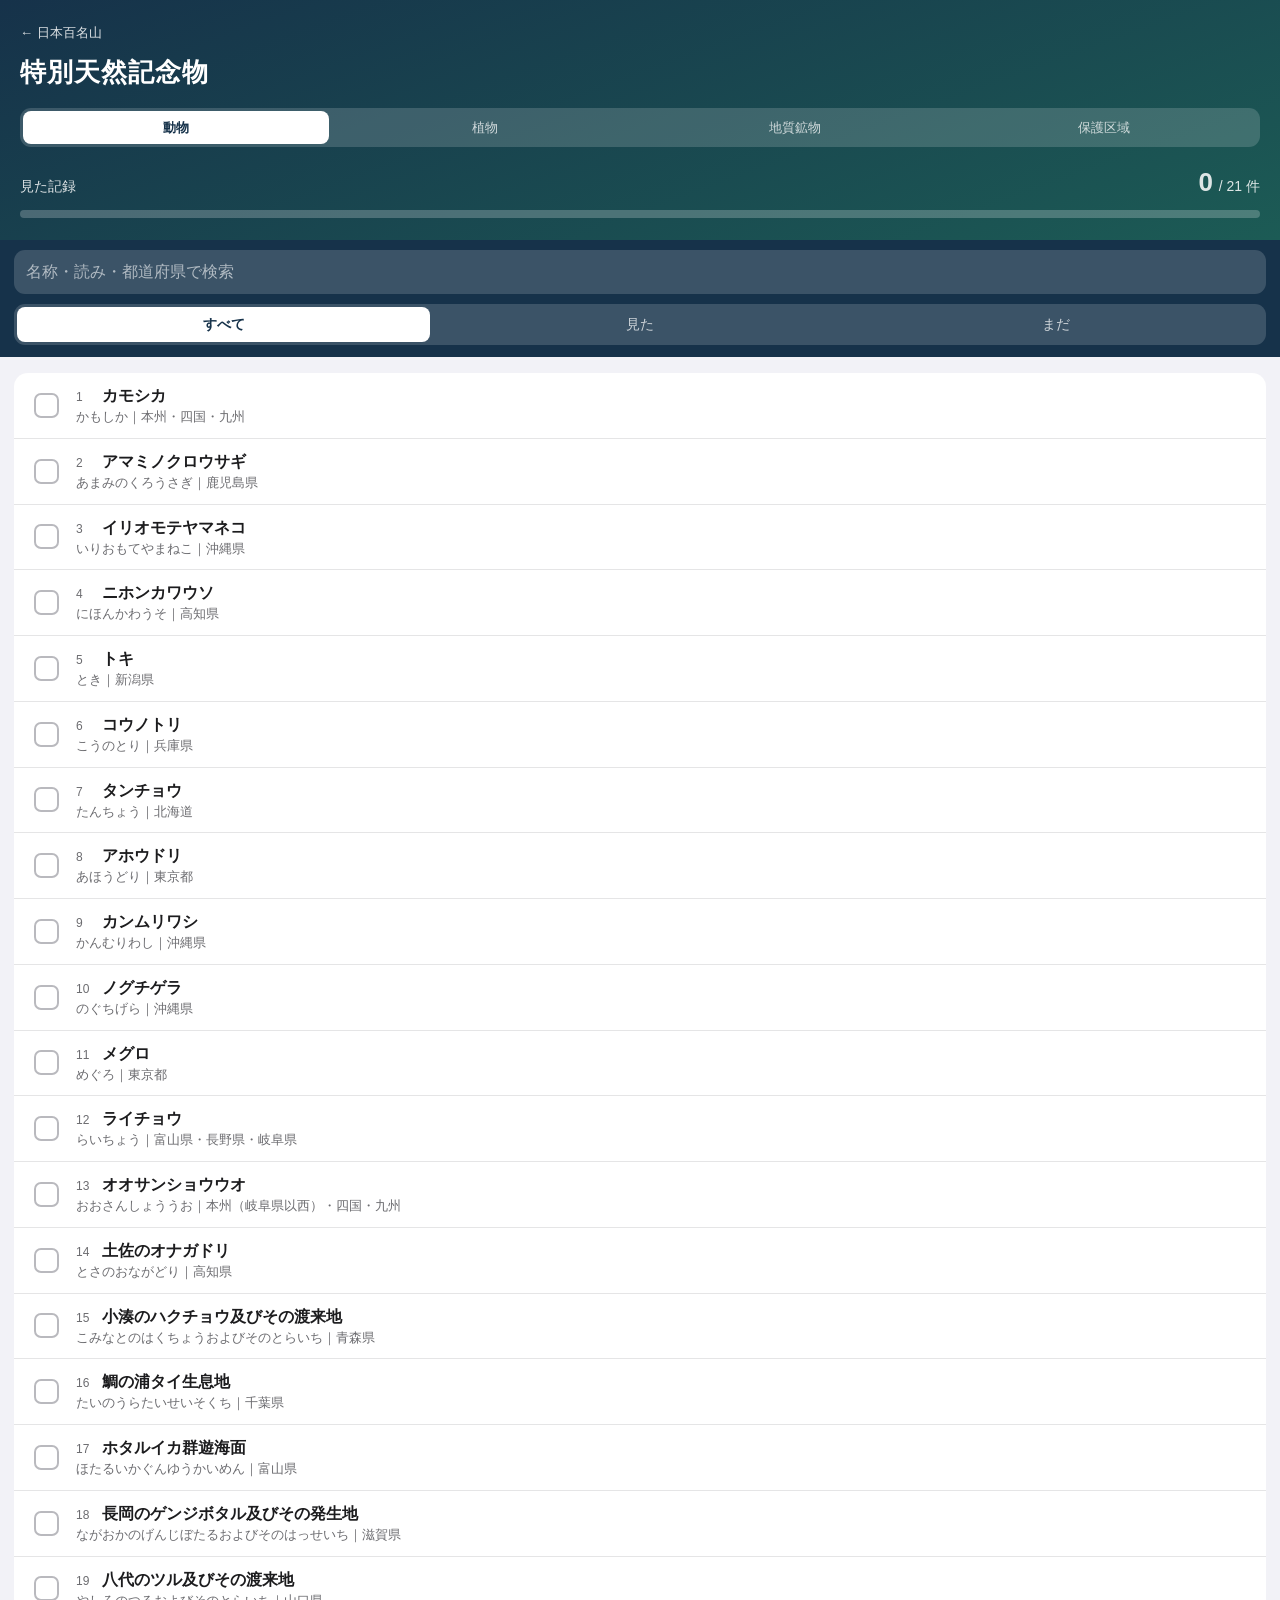
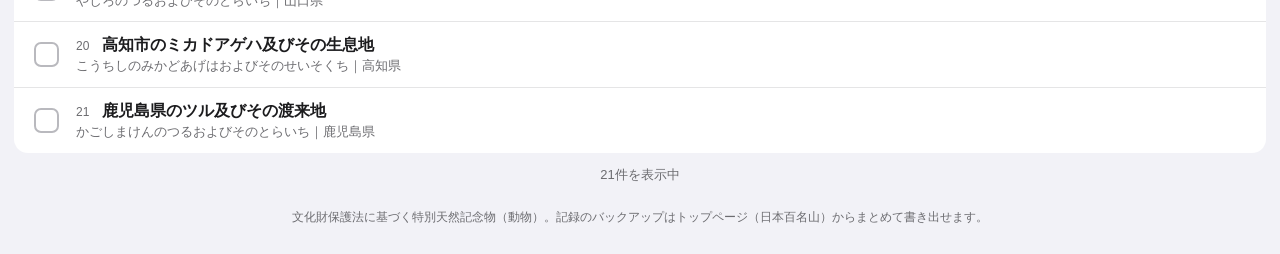
==== docs/monuments-animals.html @ 8c3b33fd "特別天然記念物のページを追加（区分ごとに4ページ・「見た」チェック記録付き） - 動物・植物・地質鉱物・天然保護区域の区分ごとにページを分割   （monuments-animals/plants/g" ====
<!doctype html>
<html lang="ja">
<head>
<meta charset="utf-8">
<meta name="viewport" content="width=device-width, initial-scale=1, viewport-fit=cover">
<title>特別天然記念物（動物）</title>
<meta name="description" content="特別天然記念物（動物）の一覧と「見た」記録">
<meta name="theme-color" content="#16324a">

<link rel="manifest" href="./manifest.webmanifest">
<link rel="icon" href="./icons/icon-192.png">
<link rel="apple-touch-icon" href="./icons/icon-180.png">
<meta name="apple-mobile-web-app-capable" content="yes">
<meta name="mobile-web-app-capable" content="yes">
<meta name="apple-mobile-web-app-status-bar-style" content="default">
<meta name="apple-mobile-web-app-title" content="百名山">

<link rel="stylesheet" href="./styles.css">
</head>
<body data-category="動物">

<header class="hero">
  <a class="back" href="./index.html">← 日本百名山</a>
  <h1>特別天然記念物</h1>
  <nav class="cats" aria-label="区分">
    <a href="./monuments-animals.html" class="on" aria-current="page">動物</a>
    <a href="./monuments-plants.html">植物</a>
    <a href="./monuments-geology.html">地質鉱物</a>
    <a href="./monuments-areas.html">保護区域</a>
  </nav>
  <div class="progress">
    <div class="progress-line">
      <span class="progress-label">見た記録</span>
      <span class="progress-count"><strong id="seenCount">0</strong> / <span id="totalCount">0</span> 件</span>
    </div>
    <div class="bar"><div class="bar-fill" id="barFill"></div></div>
  </div>
</header>

<div class="toolbar">
  <input type="search" id="search" placeholder="名称・読み・都道府県で検索" autocomplete="off" autocorrect="off" spellcheck="false" aria-label="検索">
  <div class="segmented" role="tablist" aria-label="表示の絞り込み">
    <button role="tab" data-filter="all" class="on" aria-selected="true">すべて</button>
    <button role="tab" data-filter="seen" aria-selected="false">見た</button>
    <button role="tab" data-filter="unseen" aria-selected="false">まだ</button>
  </div>
</div>

<main>
  <ul id="list" class="list"></ul>
  <p id="empty" class="empty" hidden>該当する項目がありません</p>
  <p id="count" class="count"></p>

  <footer class="foot">文化財保護法に基づく特別天然記念物（動物）。記録のバックアップはトップページ（日本百名山）からまとめて書き出せます。</footer>
</main>

<dialog id="detail" class="sheet">
  <div class="sheet-head">
    <h2 id="dName"></h2>
    <button id="dClose" class="close" aria-label="閉じる">✕</button>
  </div>
  <button id="dToggle" class="visit-toggle">
    <span class="box" aria-hidden="true"></span>
    <span class="visit-text">見たことを記録する</span>
  </button>
  <dl id="dInfo" class="info"></dl>
  <p id="dNote" class="note" hidden></p>
</dialog>

<script src="./monuments.js"></script>
</body>
</html>
---- docs/styles.css ----
:root {
  --navy: #16324a;
  --teal: #1c5b55;
  --green: #2e9e6b;
  --bg: #f2f2f7;
  --card: #ffffff;
  --text: #1c1c1e;
  --sub: #6c6c70;
  --line: rgba(60, 60, 67, 0.13);
  --safe-l: env(safe-area-inset-left);
  --safe-r: env(safe-area-inset-right);
}

@media (prefers-color-scheme: dark) {
  :root {
    --bg: #000000;
    --card: #1c1c1e;
    --text: #f2f2f7;
    --sub: #98989f;
    --line: rgba(84, 84, 88, 0.5);
  }
}

* { box-sizing: border-box; }

html { background: var(--navy); }

body {
  margin: 0;
  background: var(--bg);
  color: var(--text);
  font-family: -apple-system, BlinkMacSystemFont, "Hiragino Sans",
               "Hiragino Kaku Gothic ProN", "Yu Gothic", Meiryo, sans-serif;
  font-size: 16px;
  line-height: 1.5;
  -webkit-tap-highlight-color: transparent;
  -webkit-text-size-adjust: 100%;
}

button, input { font: inherit; color: inherit; }
button { cursor: pointer; }

/* ---------- ヘッダー ---------- */

.hero {
  background: linear-gradient(160deg, var(--navy), var(--teal));
  color: #fff;
  padding: 20px calc(20px + var(--safe-r)) 22px calc(20px + var(--safe-l));
}

.hero h1 {
  margin: 0 0 16px;
  font-size: 26px;
  font-weight: 700;
  letter-spacing: 0.04em;
}

.back {
  display: inline-block;
  margin-bottom: 10px;
  color: rgba(255, 255, 255, 0.85);
  font-size: 13px;
  text-decoration: none;
}

.back:active { opacity: 0.6; }

/* 区分タブ（特別天然記念物のページ間リンク） */
.cats {
  display: grid;
  grid-template-columns: repeat(4, 1fr);
  gap: 3px;
  padding: 3px;
  margin-bottom: 16px;
  border-radius: 11px;
  background: rgba(255, 255, 255, 0.16);
}

.cats a {
  padding: 7px 2px;
  border-radius: 8px;
  color: rgba(255, 255, 255, 0.75);
  font-size: 13px;
  text-align: center;
  text-decoration: none;
  white-space: nowrap;
}

.cats a.on {
  background: #fff;
  color: var(--navy);
  font-weight: 600;
}

.progress-line {
  display: flex;
  align-items: baseline;
  justify-content: space-between;
  margin-bottom: 8px;
}

.progress-label { font-size: 14px; opacity: 0.85; }
.progress-count { font-size: 14px; opacity: 0.85; font-variant-numeric: tabular-nums; }
.progress-count strong { font-size: 26px; font-weight: 700; opacity: 1; margin-right: 2px; }

.bar {
  height: 8px;
  border-radius: 99px;
  background: rgba(255, 255, 255, 0.22);
  overflow: hidden;
}

.bar-fill {
  height: 100%;
  width: 0;
  border-radius: 99px;
  background: #55d6a0;
  transition: width 0.35s ease;
}

/* ---------- 検索・絞り込み ---------- */

.toolbar {
  position: sticky;
  top: 0;
  z-index: 10;
  background: var(--navy);
  padding: 10px calc(14px + var(--safe-r)) 12px calc(14px + var(--safe-l));
  display: grid;
  gap: 10px;
}

#search {
  width: 100%;
  padding: 10px 12px;
  border: 0;
  border-radius: 11px;
  background: rgba(255, 255, 255, 0.16);
  color: #fff;
  -webkit-appearance: none;
  appearance: none;
}

#search::placeholder { color: rgba(255, 255, 255, 0.6); }
#search:focus { outline: 2px solid rgba(255, 255, 255, 0.5); }
#search::-webkit-search-cancel-button { filter: invert(1) opacity(0.7); }

.segmented {
  display: grid;
  grid-template-columns: repeat(3, 1fr);
  gap: 3px;
  padding: 3px;
  border-radius: 11px;
  background: rgba(255, 255, 255, 0.16);
}

.segmented button {
  padding: 7px 4px;
  border: 0;
  border-radius: 8px;
  background: transparent;
  color: rgba(255, 255, 255, 0.75);
  font-size: 14px;
  transition: background 0.15s, color 0.15s;
}

.segmented button.on {
  background: #fff;
  color: var(--navy);
  font-weight: 600;
}

/* ---------- 一覧 ---------- */

main {
  padding: 16px calc(14px + var(--safe-r)) calc(28px + env(safe-area-inset-bottom)) calc(14px + var(--safe-l));
}

.list {
  margin: 0;
  padding: 0;
  list-style: none;
  background: var(--card);
  border-radius: 14px;
  overflow: hidden;
}

.row {
  display: flex;
  align-items: center;
  gap: 10px;
  padding-left: 12px;
  border-top: 0.5px solid var(--line);
}

.row:first-child { border-top: 0; }

.check {
  flex: none;
  width: 40px;
  height: 44px;
  display: grid;
  place-items: center;
  border: 0;
  background: none;
  padding: 0;
}

.check .box {
  width: 25px;
  height: 25px;
  border-radius: 7px;
  border: 2px solid #b9b9be;
  transition: background 0.15s, border-color 0.15s;
}

.check[aria-pressed="true"] .box {
  background: var(--green) url("data:image/svg+xml,%3Csvg xmlns='http://www.w3.org/2000/svg' viewBox='0 0 24 24' fill='none' stroke='white' stroke-width='3.4' stroke-linecap='round' stroke-linejoin='round'%3E%3Cpath d='M4.5 12.5l5 5 10-10'/%3E%3C/svg%3E") center / 17px no-repeat;
  border-color: var(--green);
}

.info-btn {
  flex: 1;
  min-width: 0;
  display: flex;
  align-items: center;
  gap: 10px;
  padding: 11px 12px 11px 0;
  border: 0;
  background: none;
  text-align: left;
}

.info-btn:active { background: var(--line); }

.names { flex: 1; min-width: 0; }

.name {
  font-size: 16px;
  font-weight: 600;
  white-space: nowrap;
  overflow: hidden;
  text-overflow: ellipsis;
}

.no {
  display: inline-block;
  min-width: 2.2em;
  color: var(--sub);
  font-size: 12px;
  font-weight: 400;
  font-variant-numeric: tabular-nums;
}

.sub {
  font-size: 12.5px;
  color: var(--sub);
  white-space: nowrap;
  overflow: hidden;
  text-overflow: ellipsis;
}

.elev {
  flex: none;
  font-size: 14px;
  color: var(--sub);
  font-variant-numeric: tabular-nums;
}

.elev small { font-size: 11px; margin-left: 1px; }

.row.done .name { color: var(--green); }

.count, .empty {
  margin: 12px 4px 0;
  font-size: 13px;
  color: var(--sub);
  text-align: center;
}

/* ---------- バックアップ ---------- */

.backup {
  margin-top: 28px;
  padding: 16px;
  background: var(--card);
  border-radius: 14px;
}

.backup h2 { margin: 0 0 6px; font-size: 15px; }
.backup p { margin: 0 0 14px; font-size: 13px; color: var(--sub); }

.backup-buttons { display: flex; gap: 10px; flex-wrap: wrap; }

.btn {
  flex: 1;
  min-width: 140px;
  padding: 11px 14px;
  border: 0;
  border-radius: 11px;
  background: var(--green);
  color: #fff;
  font-size: 15px;
  font-weight: 600;
}

.btn:active { opacity: 0.75; }

.foot {
  margin: 24px 4px 0;
  font-size: 12px;
  color: var(--sub);
  text-align: center;
}

/* ---------- 詳細シート ---------- */

.sheet {
  width: min(440px, calc(100vw - 32px));
  padding: 20px;
  border: 0;
  border-radius: 18px;
  background: var(--card);
  color: var(--text);
}

.sheet::backdrop { background: rgba(0, 0, 0, 0.45); }

.sheet-head {
  display: flex;
  align-items: flex-start;
  gap: 12px;
  margin-bottom: 16px;
}

.sheet-head h2 { margin: 0; font-size: 22px; flex: 1; }

.close {
  flex: none;
  width: 32px;
  height: 32px;
  border: 0;
  border-radius: 50%;
  background: var(--line);
  color: var(--sub);
  font-size: 14px;
  line-height: 1;
}

.visit-toggle {
  width: 100%;
  display: flex;
  align-items: center;
  gap: 10px;
  padding: 13px 14px;
  margin-bottom: 18px;
  border: 2px solid var(--line);
  border-radius: 12px;
  background: none;
  font-size: 16px;
  font-weight: 600;
}

.visit-toggle .box {
  width: 25px;
  height: 25px;
  flex: none;
  border-radius: 7px;
  border: 2px solid #b9b9be;
}

.visit-toggle[aria-pressed="true"] {
  border-color: var(--green);
  color: var(--green);
}

.visit-toggle[aria-pressed="true"] .box {
  background: var(--green) url("data:image/svg+xml,%3Csvg xmlns='http://www.w3.org/2000/svg' viewBox='0 0 24 24' fill='none' stroke='white' stroke-width='3.4' stroke-linecap='round' stroke-linejoin='round'%3E%3Cpath d='M4.5 12.5l5 5 10-10'/%3E%3C/svg%3E") center / 17px no-repeat;
  border-color: var(--green);
}

.info { margin: 0; }

.info div {
  display: flex;
  justify-content: space-between;
  gap: 16px;
  padding: 10px 0;
  border-top: 0.5px solid var(--line);
}

.info dt { color: var(--sub); font-size: 14px; flex: none; }
.info dd { margin: 0; text-align: right; font-size: 15px; }

.sheet .note {
  margin: 12px 0 0;
  padding-top: 10px;
  border-top: 0.5px solid var(--line);
  font-size: 14px;
  color: var(--sub);
}

/* ページへのリンクボタン（.btn の <a> 版） */
.link-btn {
  display: block;
  text-align: center;
  text-decoration: none;
}
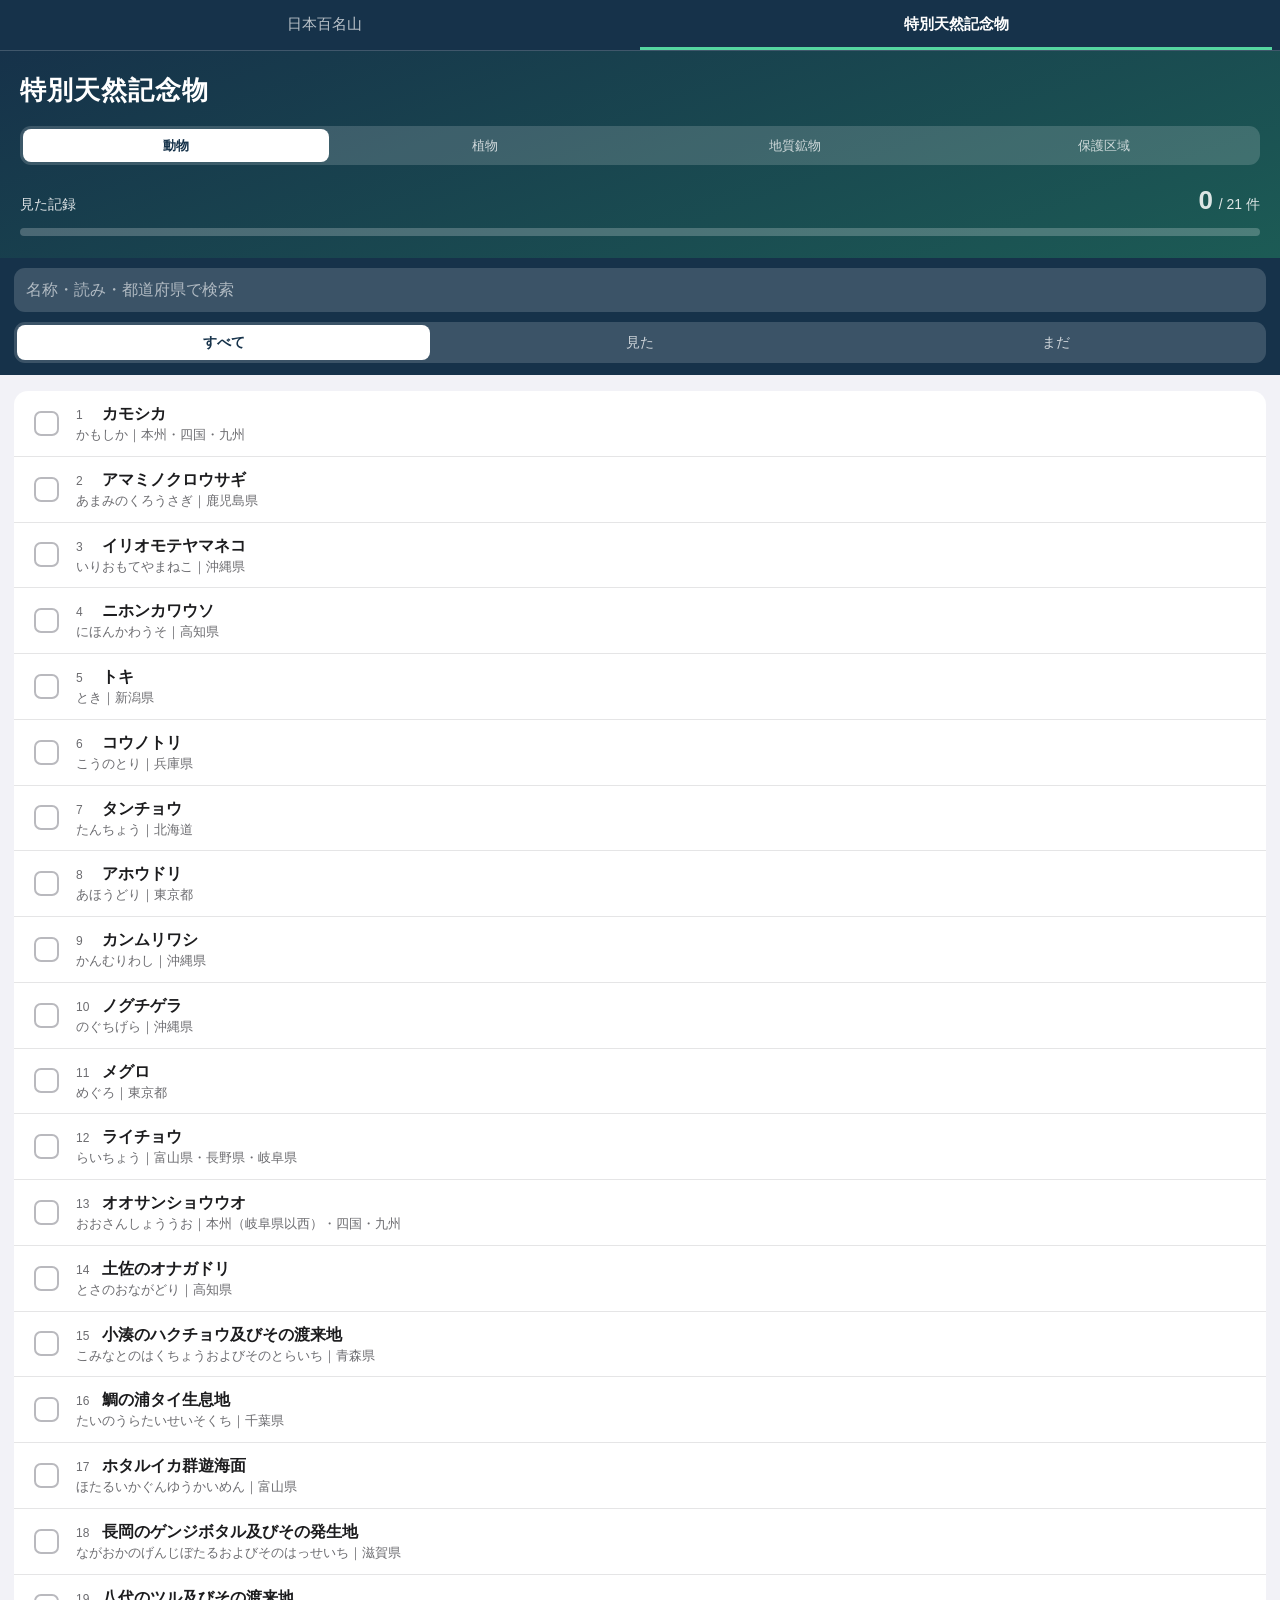
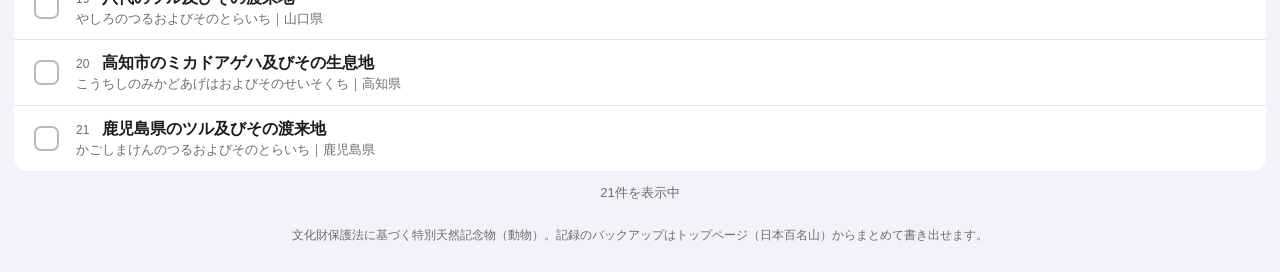
==== commit f24a6c03: "サイト上部に百名山⇄特別天然記念物の切り替えナビを追加 - 全ページ共通のヘッダー上部にタブを追加し、現在地を下線で表示 - 記念物ページの「← 日本百名山」戻りリンクは切り替えナビに統合して削除 -" ====
--- a/docs/monuments-animals.html
+++ b/docs/monuments-animals.html
@@ -19,8 +19,12 @@
 </head>
 <body data-category="動物">
 
+<nav class="site-nav" aria-label="ページの切り替え">
+  <a href="./index.html">日本百名山</a>
+  <a href="./monuments-animals.html" class="on" aria-current="page">特別天然記念物</a>
+</nav>
+
 <header class="hero">
-  <a class="back" href="./index.html">← 日本百名山</a>
   <h1>特別天然記念物</h1>
   <nav class="cats" aria-label="区分">
     <a href="./monuments-animals.html" class="on" aria-current="page">動物</a>
--- a/docs/styles.css
+++ b/docs/styles.css
@@ -40,6 +40,34 @@
 button, input { font: inherit; color: inherit; }
 button { cursor: pointer; }
 
+/* ---------- サイト上部の切り替え（百名山 ⇄ 特別天然記念物） ---------- */
+
+.site-nav {
+  display: flex;
+  background: var(--navy);
+  padding: 0 calc(8px + var(--safe-r)) 0 calc(8px + var(--safe-l));
+  border-bottom: 0.5px solid rgba(255, 255, 255, 0.18);
+}
+
+.site-nav a {
+  flex: 1;
+  padding: 13px 6px 11px;
+  border-bottom: 3px solid transparent;
+  color: rgba(255, 255, 255, 0.7);
+  font-size: 15px;
+  text-align: center;
+  text-decoration: none;
+  white-space: nowrap;
+}
+
+.site-nav a.on {
+  border-bottom-color: #55d6a0;
+  color: #fff;
+  font-weight: 700;
+}
+
+.site-nav a:active { opacity: 0.6; }
+
 /* ---------- ヘッダー ---------- */
 
 .hero {
@@ -54,16 +82,6 @@
   font-weight: 700;
   letter-spacing: 0.04em;
 }
-
-.back {
-  display: inline-block;
-  margin-bottom: 10px;
-  color: rgba(255, 255, 255, 0.85);
-  font-size: 13px;
-  text-decoration: none;
-}
-
-.back:active { opacity: 0.6; }
 
 /* 区分タブ（特別天然記念物のページ間リンク） */
 .cats {
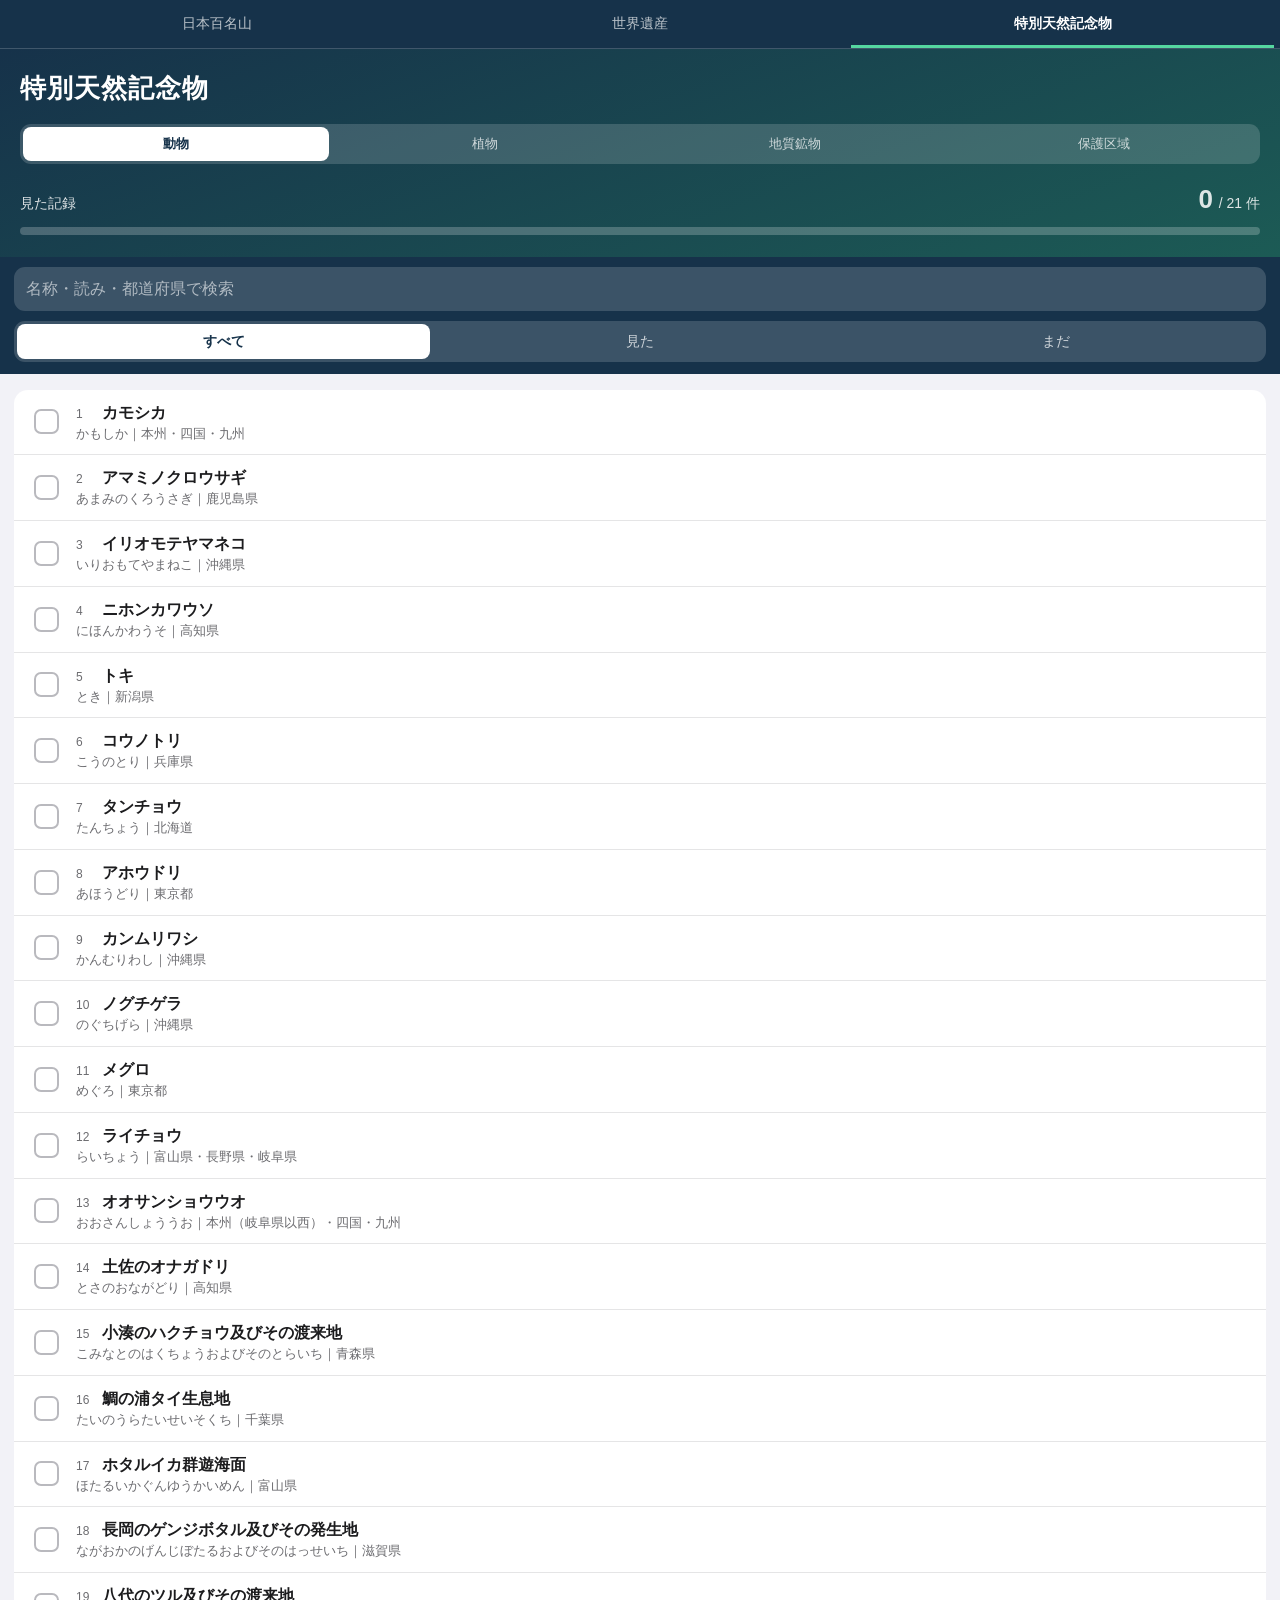
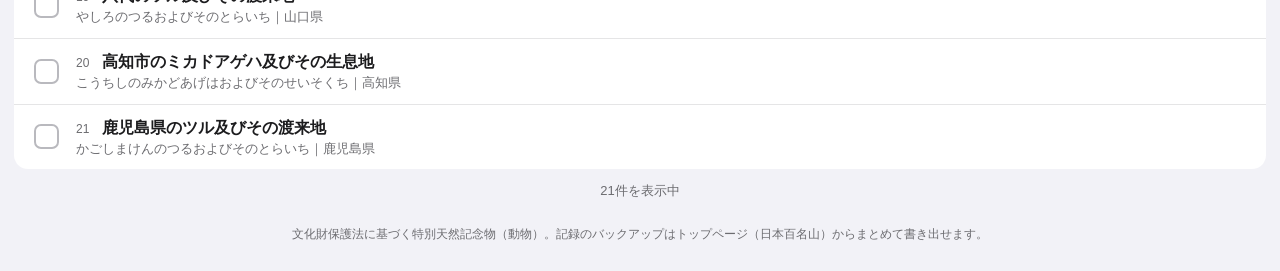
==== commit ea7b2b0e: "世界遺産ページと上部メニューを追加 日本の世界遺産を記録できるページを追加した。  - docs/world-heritage.html / world-heritage.js を新規作成   （区分" ====
--- a/docs/monuments-animals.html
+++ b/docs/monuments-animals.html
@@ -21,6 +21,7 @@
 
 <nav class="site-nav" aria-label="ページの切り替え">
   <a href="./index.html">日本百名山</a>
+  <a href="./world-heritage.html">世界遺産</a>
   <a href="./monuments-animals.html" class="on" aria-current="page">特別天然記念物</a>
 </nav>
 
--- a/docs/styles.css
+++ b/docs/styles.css
@@ -40,24 +40,28 @@
 button, input { font: inherit; color: inherit; }
 button { cursor: pointer; }
 
-/* ---------- サイト上部の切り替え（百名山 ⇄ 特別天然記念物） ---------- */
+/* ---------- サイト上部の切り替え（百名山 ⇄ 世界遺産 ⇄ 特別天然記念物） ---------- */
 
 .site-nav {
   display: flex;
   background: var(--navy);
-  padding: 0 calc(8px + var(--safe-r)) 0 calc(8px + var(--safe-l));
+  padding: 0 calc(6px + var(--safe-r)) 0 calc(6px + var(--safe-l));
   border-bottom: 0.5px solid rgba(255, 255, 255, 0.18);
 }
 
 .site-nav a {
   flex: 1;
-  padding: 13px 6px 11px;
+  padding: 13px 3px 11px;
   border-bottom: 3px solid transparent;
   color: rgba(255, 255, 255, 0.7);
-  font-size: 15px;
+  font-size: 14px;
   text-align: center;
   text-decoration: none;
   white-space: nowrap;
+}
+
+@media (max-width: 340px) {
+  .site-nav a { font-size: 13px; letter-spacing: -0.02em; }
 }
 
 .site-nav a.on {
@@ -83,10 +87,11 @@
   letter-spacing: 0.04em;
 }
 
-/* 区分タブ（特別天然記念物のページ間リンク） */
+/* 区分タブ（特別天然記念物のページ間リンク／世界遺産の区分切り替え） */
 .cats {
   display: grid;
-  grid-template-columns: repeat(4, 1fr);
+  grid-auto-flow: column;
+  grid-auto-columns: 1fr;
   gap: 3px;
   padding: 3px;
   margin-bottom: 16px;
@@ -94,17 +99,20 @@
   background: rgba(255, 255, 255, 0.16);
 }
 
-.cats a {
+.cats a, .cats button {
   padding: 7px 2px;
+  border: 0;
   border-radius: 8px;
+  background: transparent;
   color: rgba(255, 255, 255, 0.75);
   font-size: 13px;
   text-align: center;
   text-decoration: none;
   white-space: nowrap;
-}
-
-.cats a.on {
+  transition: background 0.15s, color 0.15s;
+}
+
+.cats a.on, .cats button.on {
   background: #fff;
   color: var(--navy);
   font-weight: 600;
@@ -278,14 +286,33 @@
   text-overflow: ellipsis;
 }
 
-.elev {
+.elev, .year {
   flex: none;
   font-size: 14px;
   color: var(--sub);
   font-variant-numeric: tabular-nums;
 }
 
-.elev small { font-size: 11px; margin-left: 1px; }
+.elev small, .year small { font-size: 11px; margin-left: 1px; }
+
+/* 世界遺産の区分バッジ（文化 / 自然） */
+.tag {
+  display: inline-block;
+  margin-right: 5px;
+  padding: 0 5px;
+  border-radius: 4px;
+  font-size: 11px;
+  font-weight: 600;
+  vertical-align: 1px;
+}
+
+.tag.culture { background: rgba(22, 50, 74, 0.1); color: var(--navy); }
+.tag.nature { background: rgba(28, 91, 85, 0.12); color: var(--teal); }
+
+@media (prefers-color-scheme: dark) {
+  .tag.culture { background: rgba(126, 178, 224, 0.18); color: #8fc3ea; }
+  .tag.nature { background: rgba(85, 214, 160, 0.18); color: #55d6a0; }
+}
 
 .row.done .name { color: var(--green); }
 
